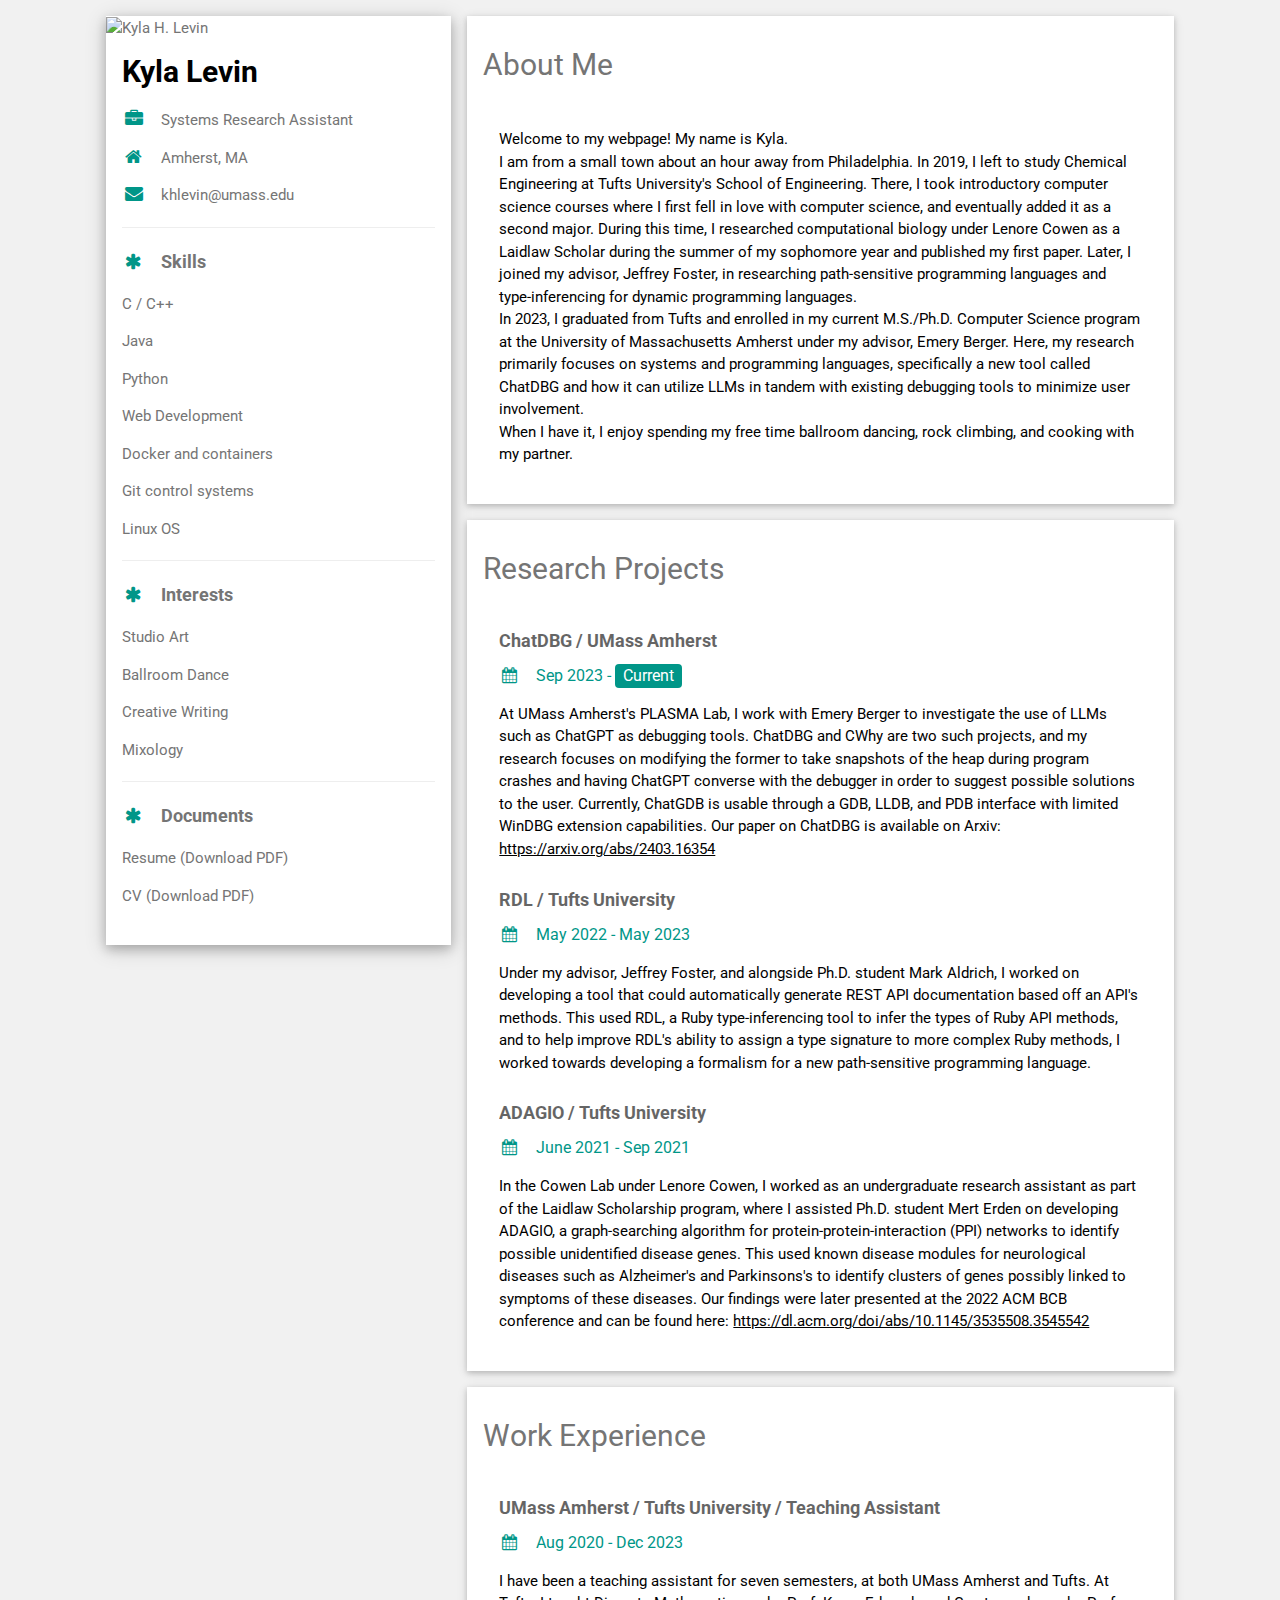
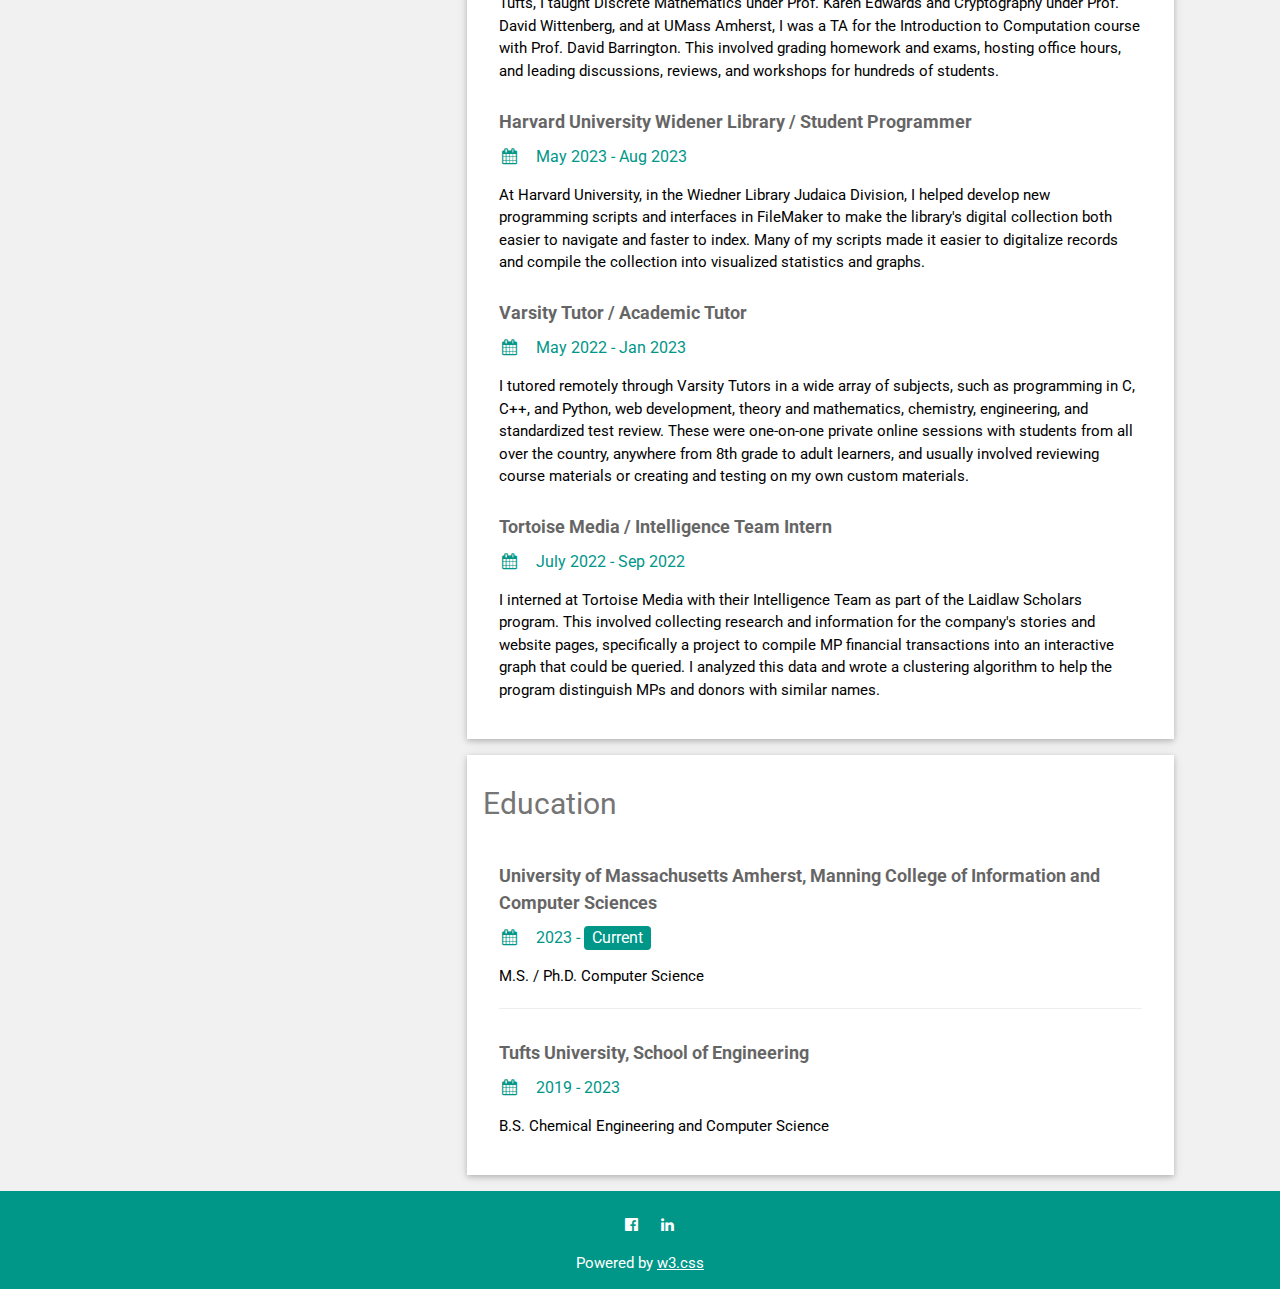
==== index.html @ dd951807 "Update index.html" ====
<!DOCTYPE html>
<html lang="en">

<head>
    <title>Kyla H. Levin - PhD Student</title>
    <meta charset="UTF-8">
    <meta name="viewport" content="width=device-width, initial-scale=1">
    <link rel="stylesheet" href="https://www.w3schools.com/w3css/4/w3.css">
    <link rel='stylesheet' href='https://fonts.googleapis.com/css?family=Roboto'>
    <link rel="stylesheet" href="https://cdnjs.cloudflare.com/ajax/libs/font-awesome/4.7.0/css/font-awesome.min.css">
    <!-- These links cannot be changed. Copying the style sheet messes up the paths and the icons do not appear. -->

    <style>
        html,
        body,
        h1,
        h2,
        h3,
        h4,
        h5,
        h6 {
            font-family: "Roboto", sans-serif
        }
    </style>
</head>

<body class="w3-light-grey">

    <!-- Page Container -->
    <div class="w3-content w3-margin-top" style="max-width:1100px;">

        <!-- The Grid -->
        <div class="w3-row-padding">

            <!-- Left Column -->
            <div class="w3-third">

                <div class="w3-white w3-text-grey w3-card-4">
                    <div class="w3-display-container">
                        <img src="profile.jpg" style="width:100%;" alt="Kyla H. Levin">
                    </div>
                    <div class="w3-container">
                        <h2 style="font-weight: bold; color: black;">Kyla Levin</h2>
                        <p><i class="fa fa-briefcase fa-fw w3-margin-right w3-large w3-text-teal"></i>Systems Research
                            Assistant</p>
                        <p><i class="fa fa-home fa-fw w3-margin-right w3-large w3-text-teal"></i>Amherst, MA</p>

                        <p><a href="mailto:khlevin@umass.edu" style="text-decoration: none;"><i
                                    class="fa fa-envelope fa-fw w3-margin-right w3-large w3-text-teal"></i>khlevin@umass.edu</a>
                        </p>
                        <hr>

                        <p class="w3-large"><b><i
                                    class="fa fa-asterisk fa-fw w3-margin-right w3-text-teal"></i>Skills</b></p>
                        <p>C / C++</p>
                        <p>Java</p>
                        <p>Python</p>
                        <p>Web Development</p>
                        <p>Docker and containers</p>
                        <p>Git control systems</p>
                        <p>Linux OS</p>
                        <hr>
                        <p class="w3-large"><b><i
                                    class="fa fa-asterisk fa-fw w3-margin-right w3-text-teal"></i>Interests</b></p>
                        <p>Studio Art</p>
                        <p>Ballroom Dance</p>
                        <p>Creative Writing</p>
                        <p>Mixology</p>
                        <hr>
                        <p class="w3-large"><b><i
                                    class="fa fa-asterisk fa-fw w3-margin-right w3-text-teal"></i>Documents</b></p>
                        <p><a href="/KylaHLevin/Kyla%20Levin%20Resume.pdf" style="text-decoration: none;"
                                download="Kyla_Levin_Resume.pdf">Resume (Download PDF)</a>
                        </p>
                        <p><a href="/KylaHLevin/Kyla%20Levin%20CV.pdf" style="text-decoration: none;"
                                download="Kyla_Levin_CV.pdf">CV (Download PDF)</a></p>
                        <br>
                    </div>
                </div><br>

                <!-- End Left Column -->
            </div>

            <!-- Right Column -->
            <div class="w3-twothird">

                <div class="w3-container w3-card w3-white w3-margin-bottom">
                    <h2 class="w3-text-grey w3-padding-16">About Me
                    </h2>
                    <div class="w3-container">
                        <p>Welcome to my webpage! My name is Kyla.<br>
                            I am from a small town about an hour away from Philadelphia. In 2019, I left to study
                            Chemical Engineering at Tufts University's School of Engineering. There, I took introductory
                            computer science courses where I first fell in love with computer science, and eventually added it as a
                            second major.
                            During this time, I researched computational biology under Lenore Cowen as a Laidlaw Scholar
                            during the summer
                            of my sophomore year and published my first paper. Later, I joined my advisor, Jeffrey
                            Foster, in researching path-sensitive programming languages and type-inferencing for dynamic
                            programming languages. <br>
                            In 2023, I graduated from Tufts and enrolled in my current M.S./Ph.D. Computer Science
                            program at the
                            University of Massachusetts Amherst under my advisor, Emery Berger. Here, my research
                            primarily focuses
                            on systems and programming languages, specifically a new tool called ChatDBG and how it
                            can utilize LLMs in tandem with existing debugging tools to minimize user involvement.<br>
                            When I have it, I enjoy spending my free time ballroom dancing, rock climbing, and cooking
                            with my partner.
                        </p><br>
                    </div>
                </div>

                <div class="w3-container w3-card w3-white w3-margin-bottom">
                    <h2 class="w3-text-grey w3-padding-16">Research Projects
                    </h2>
                    <div class="w3-container">
                        <h5 class="w3-opacity"><b>ChatDBG / UMass Amherst</b></h5>
                        <h6 class="w3-text-teal"><i class="fa fa-calendar fa-fw w3-margin-right"></i>Sep 2023 - <span
                                class="w3-tag w3-teal w3-round">Current</span></h6>
                        <p>At UMass Amherst's PLASMA Lab, I work with Emery Berger to investigate the use of LLMs such
                            as ChatGPT as debugging tools. ChatDBG and CWhy are two such projects, and my research
                            focuses on modifying the former to take snapshots of the heap during program crashes and
                            having ChatGPT converse with the debugger in order to suggest possible solutions to the user. Currently, ChatGDB is
                            usable through a GDB, LLDB, and PDB interface with limited WinDBG extension capabilities.
                            Our paper on ChatDBG is available on Arxiv:
                            <a href="https://arxiv.org/abs/2403.16354">https://arxiv.org/abs/2403.16354</a></p>
                            
                    </div>
                    <div class="w3-container">
                        <h5 class="w3-opacity"><b> RDL / Tufts University</b></h5>
                        <h6 class="w3-text-teal"><i class="fa fa-calendar fa-fw w3-margin-right"></i>May 2022 - May 2023
                        </h6>
                        <p>Under my advisor, Jeffrey Foster, and alongside Ph.D. student Mark Aldrich, I worked on
                            developing a tool that could automatically generate REST API documentation based off an
                            API's methods. This used RDL, a Ruby type-inferencing tool to infer the types of Ruby API
                            methods, and to help improve RDL's ability to assign a type signature to more complex Ruby
                            methods, I worked towards developing a formalism for a new path-sensitive programming
                            language.
                        </p>
                    </div>
                    <div class="w3-container">
                        <h5 class="w3-opacity"><b>ADAGIO / Tufts University</b></h5>
                        <h6 class="w3-text-teal"><i class="fa fa-calendar fa-fw w3-margin-right"></i>June 2021 - Sep
                            2021
                        </h6>
                        <p>In the Cowen Lab under Lenore Cowen, I worked as an undergraduate research assistant as part
                            of the Laidlaw Scholarship program, where I assisted Ph.D. student Mert Erden on developing
                            ADAGIO, a graph-searching algorithm for protein-protein-interaction (PPI) networks to
                            identify possible unidentified disease genes. This used known disease modules for
                            neurological diseases such as Alzheimer's and Parkinsons's to identify clusters of genes
                            possibly linked to symptoms of these diseases. Our findings were later presented at the 2022
                            ACM BCB conference and can be found here: <a
                                href="https://dl.acm.org/doi/abs/10.1145/3535508.3545542">https://dl.acm.org/doi/abs/10.1145/3535508.3545542</a>
                        </p><br>
                    </div>
                </div>

                <div class="w3-container w3-card w3-white w3-margin-bottom">
                    <h2 class="w3-text-grey w3-padding-16">Work Experience
                    </h2>
                    <div class="w3-container">
                        <h5 class="w3-opacity"><b>UMass Amherst / Tufts University / Teaching Assistant</b></h5>
                        <h6 class="w3-text-teal"><i class="fa fa-calendar fa-fw w3-margin-right"></i>Aug 2020 - Dec 2023
                        </h6>
                        <p>I have been a teaching assistant for seven semesters, at both UMass Amherst and Tufts. At
                            Tufts, I taught Discrete Mathematics under Prof. Karen Edwards and Cryptography under Prof.
                            David Wittenberg, and at UMass Amherst, I was a TA for the Introduction to Computation
                            course with Prof. David Barrington. This involved grading homework and exams, hosting office
                            hours, and leading discussions, reviews, and workshops for hundreds of students. </p>
                    </div>
                    <div class="w3-container">
                        <h5 class="w3-opacity"><b>Harvard University Widener Library / Student Programmer</b></h5>
                        <h6 class="w3-text-teal"><i class="fa fa-calendar fa-fw w3-margin-right"></i>May 2023 - Aug
                            2023</h6>
                        <p>At Harvard University, in the Wiedner Library Judaica Division, I helped develop new
                            programming scripts and interfaces in FileMaker to make the library's digital collection
                            both easier to navigate and faster to index. Many of my scripts made it easier to digitalize
                            records and compile the collection into visualized statistics and graphs.</p>
                    </div>

                    <div class="w3-container">
                        <h5 class="w3-opacity"><b>Varsity Tutor / Academic Tutor</b></h5>
                        <h6 class="w3-text-teal"><i class="fa fa-calendar fa-fw w3-margin-right"></i>May 2022 - Jan
                            2023
                        </h6>
                        <p>I tutored remotely through Varsity Tutors in a wide array of subjects, such as programming in
                            C, C++, and Python, web development, theory and mathematics, chemistry, engineering, and
                            standardized test review. These were one-on-one private online sessions with students from
                            all over the country, anywhere from 8th grade to adult learners, and usually involved
                            reviewing course materials or creating and testing on my own custom materials.</p>
                    </div>

                    <div class="w3-container">
                        <h5 class="w3-opacity"><b>Tortoise Media / Intelligence Team Intern</b></h5>
                        <h6 class="w3-text-teal"><i class="fa fa-calendar fa-fw w3-margin-right"></i>July 2022 - Sep
                            2022
                        </h6>
                        <p>I interned at Tortoise Media with their Intelligence Team as part of the Laidlaw Scholars
                            program. This involved collecting research and information for the company's stories and
                            website pages, specifically a project to compile MP financial transactions into an
                            interactive graph that could be queried. I analyzed this data and wrote a clustering
                            algorithm to help the program
                            distinguish MPs and donors with similar names.</p><br>
                    </div>
                </div>

                <div class="w3-container w3-card w3-white">
                    <h2 class="w3-text-grey w3-padding-16">Education</h2>
                    <div class="w3-container">
                        <h5 class="w3-opacity"><b>University of Massachusetts Amherst, Manning College of Information
                                and Computer Sciences</b></h5>
                        <h6 class="w3-text-teal"><i class="fa fa-calendar fa-fw w3-margin-right"></i>2023 - <span
                                class="w3-tag w3-teal w3-round">Current</h6>
                        <p>M.S. / Ph.D. Computer Science </p>
                        <hr>
                    </div>
                    <div class="w3-container">
                        <h5 class="w3-opacity"><b>Tufts University, School of Engineering</b></h5>
                        <h6 class="w3-text-teal"><i class="fa fa-calendar fa-fw w3-margin-right"></i>2019 - 2023</h6>
                        <p>B.S. Chemical Engineering and Computer Science</p><br>
                    </div>
                </div>

                <!-- End Right Column -->
            </div>

            <!-- End Grid -->
        </div>

        <!-- End Page Container -->
    </div>

    <footer class="w3-container w3-teal w3-center w3-margin-top">
        <br>
        <a href="https://www.facebook.com/ravenblood000/" target="_blank">
            <i class="fa fa-facebook-official w3-hover-opacity" style="width: 50px;"></i></a>
        <a href="https://www.linkedin.com/in/kyla-levin-406736183/" target="_blank">
            <i class="fa fa-linkedin w3-hover-opacity"></i>
        </a><br>
        <p>Powered by <a href="https://www.w3schools.com/w3css/default.asp" target="_blank">w3.css</a></p>
    </footer>

</body>

</html>
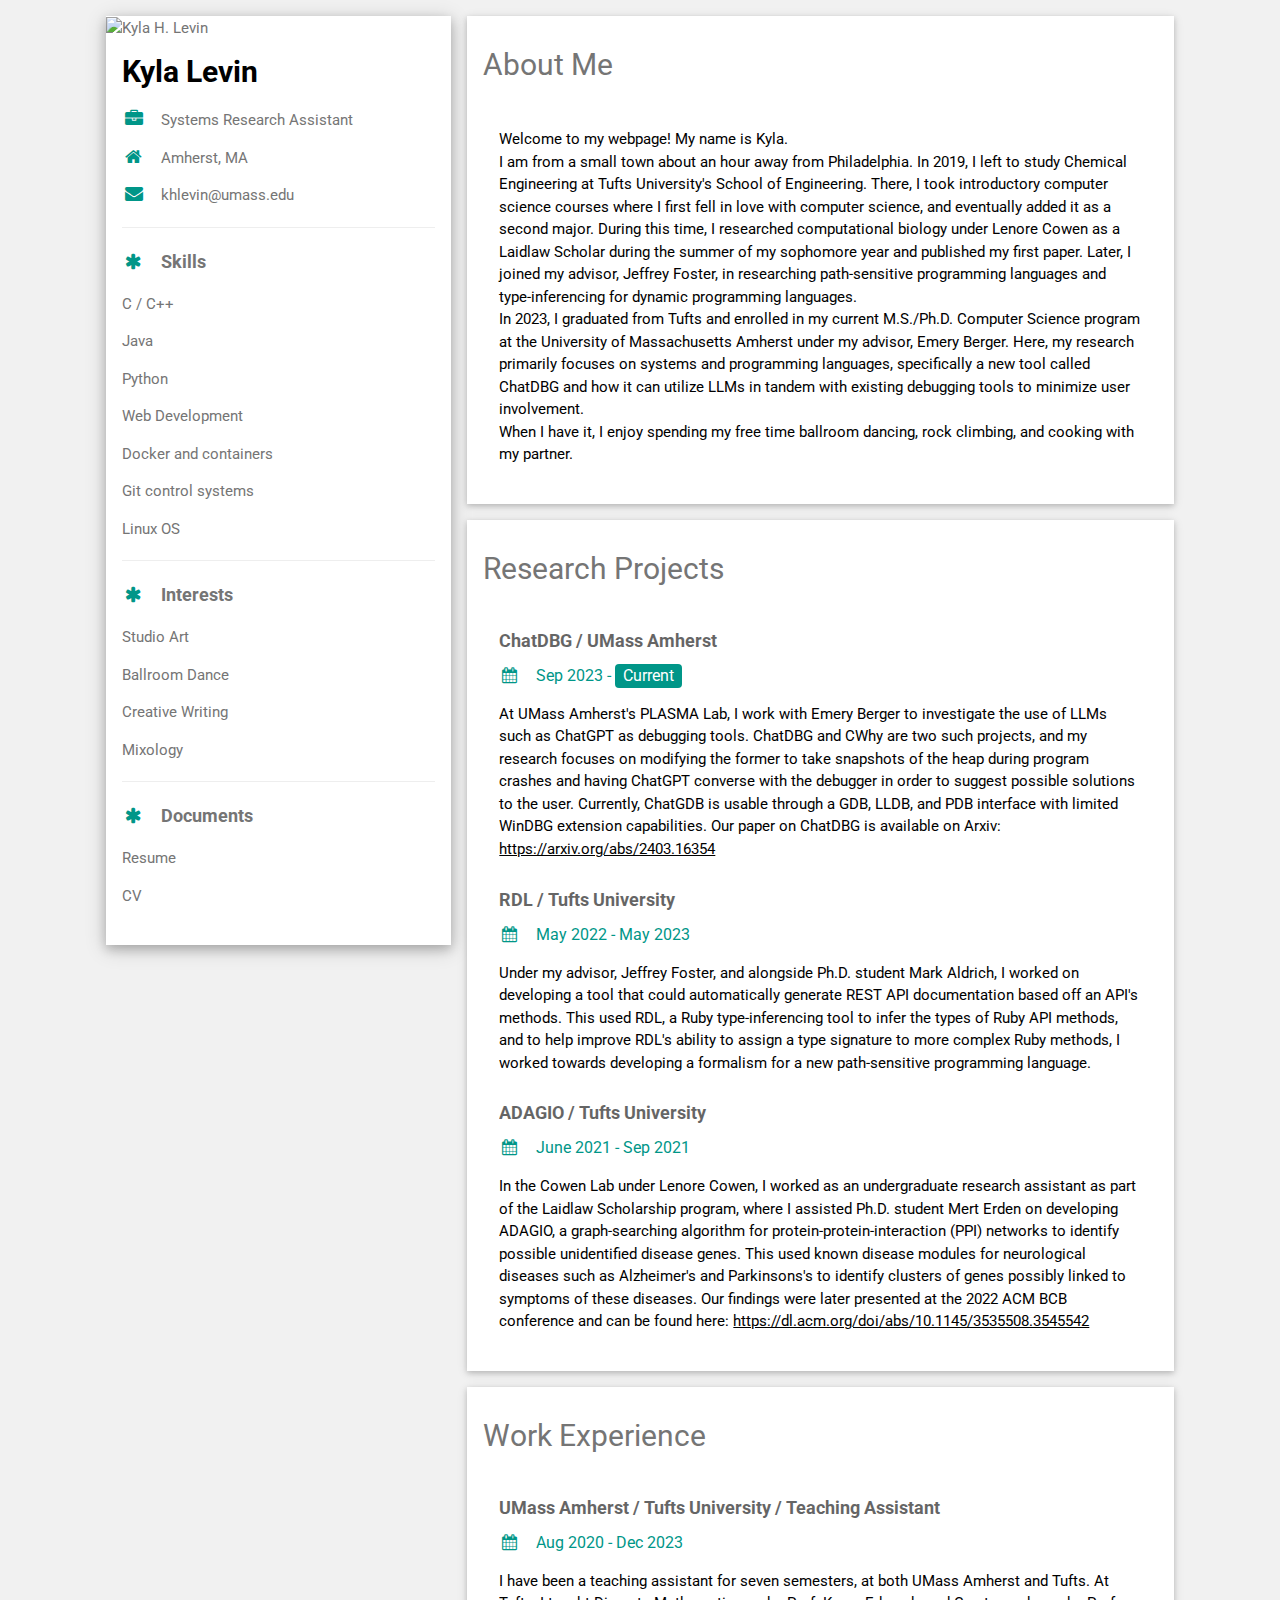
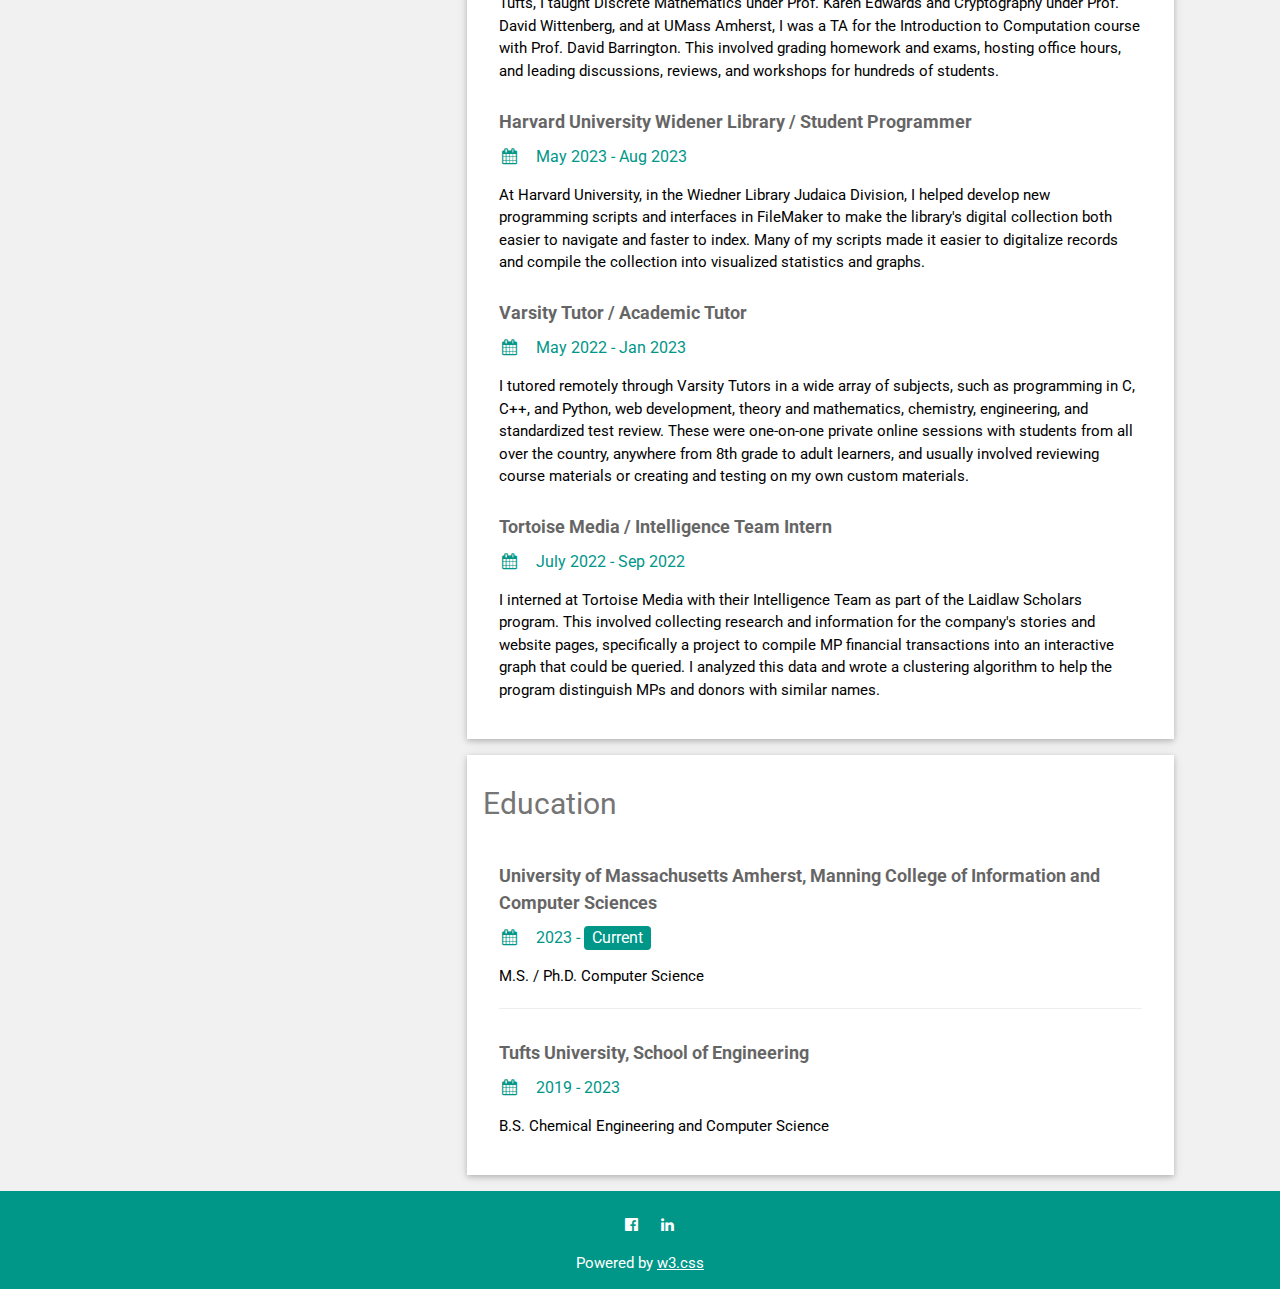
==== commit bfba0e99: "Update index.html" ====
--- a/index.html
+++ b/index.html
@@ -69,11 +69,11 @@
                         <hr>
                         <p class="w3-large"><b><i
                                     class="fa fa-asterisk fa-fw w3-margin-right w3-text-teal"></i>Documents</b></p>
-                        <p><a href="/KylaHLevin/Kyla%20Levin%20Resume.pdf" style="text-decoration: none;"
-                                download="Kyla_Levin_Resume.pdf">Resume (Download PDF)</a>
+                        <p><a href="/KylaHLevin/Kyla_Levin_Resume.pdf" style="text-decoration: none;"
+                                target="_blank" rel="noopener noreferrer">Resume</a>
                         </p>
-                        <p><a href="/KylaHLevin/Kyla%20Levin%20CV.pdf" style="text-decoration: none;"
-                                download="Kyla_Levin_CV.pdf">CV (Download PDF)</a></p>
+                        <p><a href="/KylaHLevin/Kyla_Levin_CV.pdf" style="text-decoration: none;"
+                                target="_blank" rel="noopener noreferrer">CV</a></p>
                         <br>
                     </div>
                 </div><br>
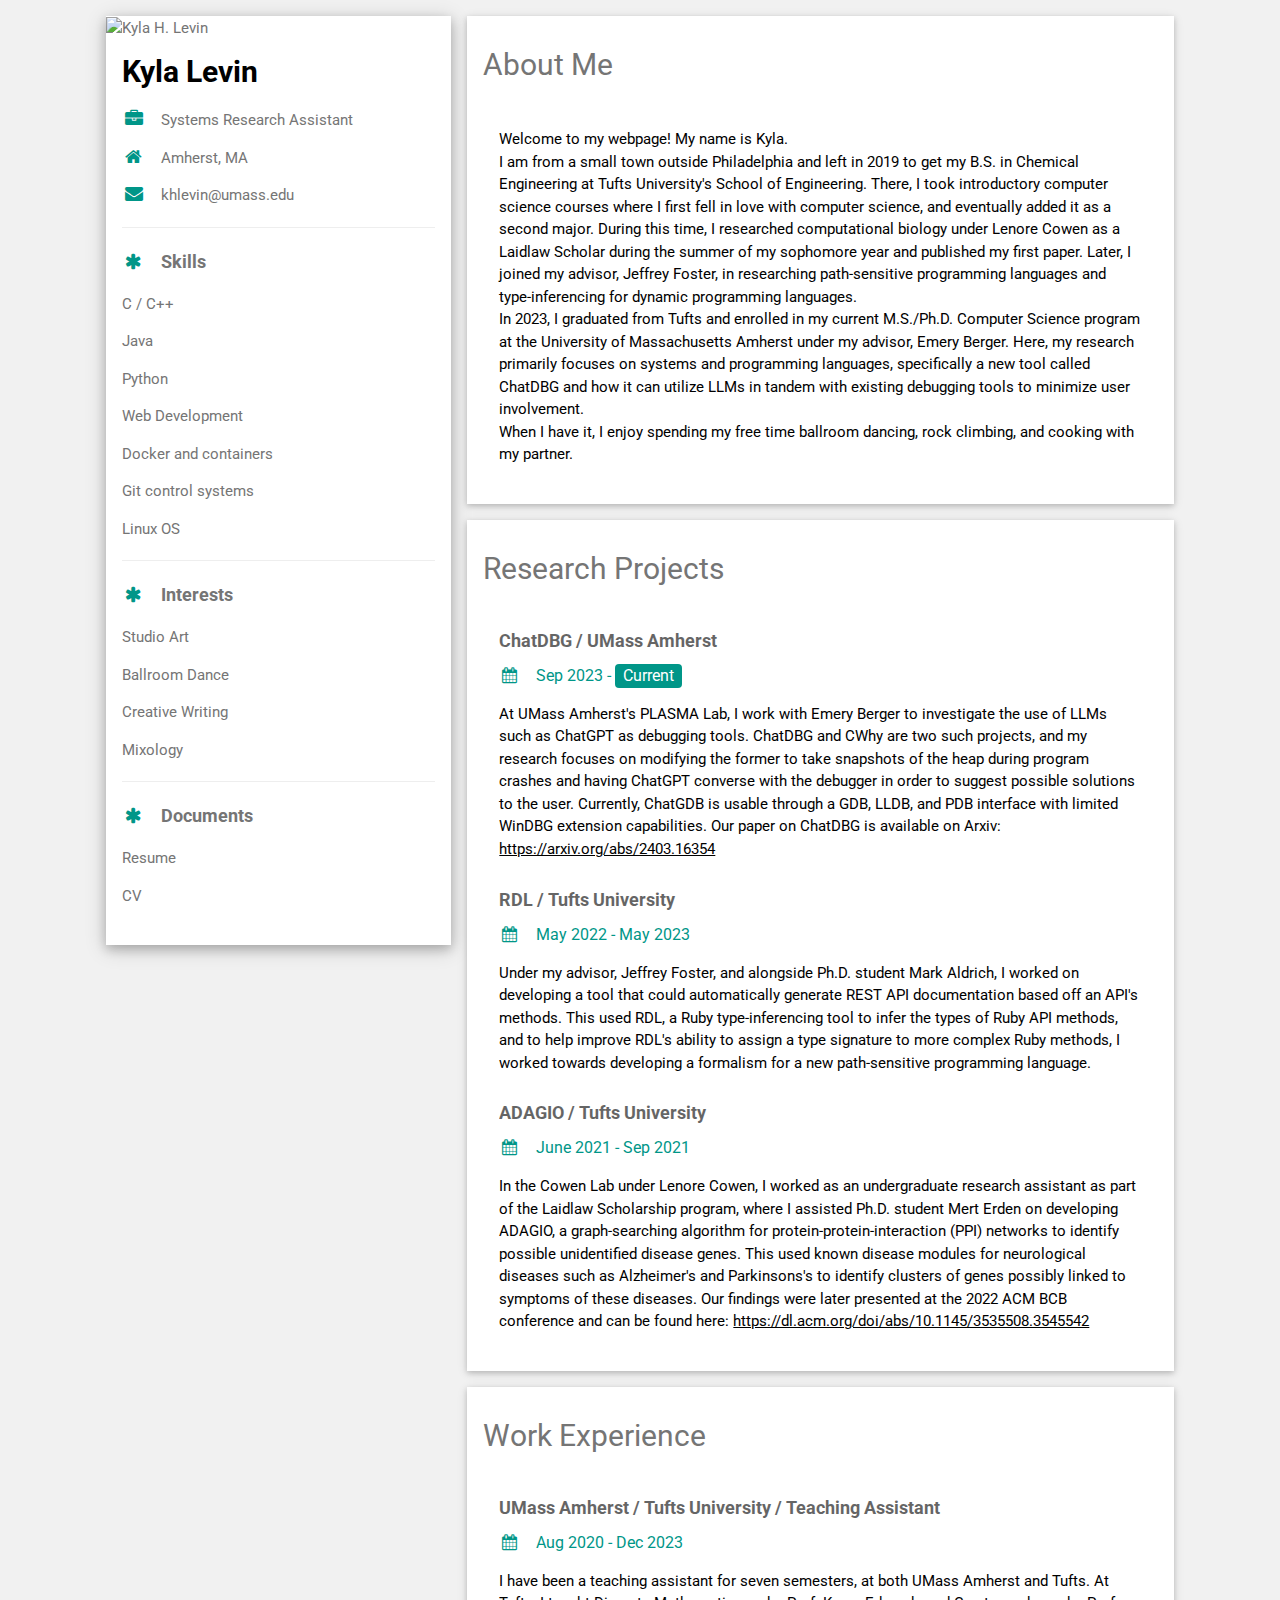
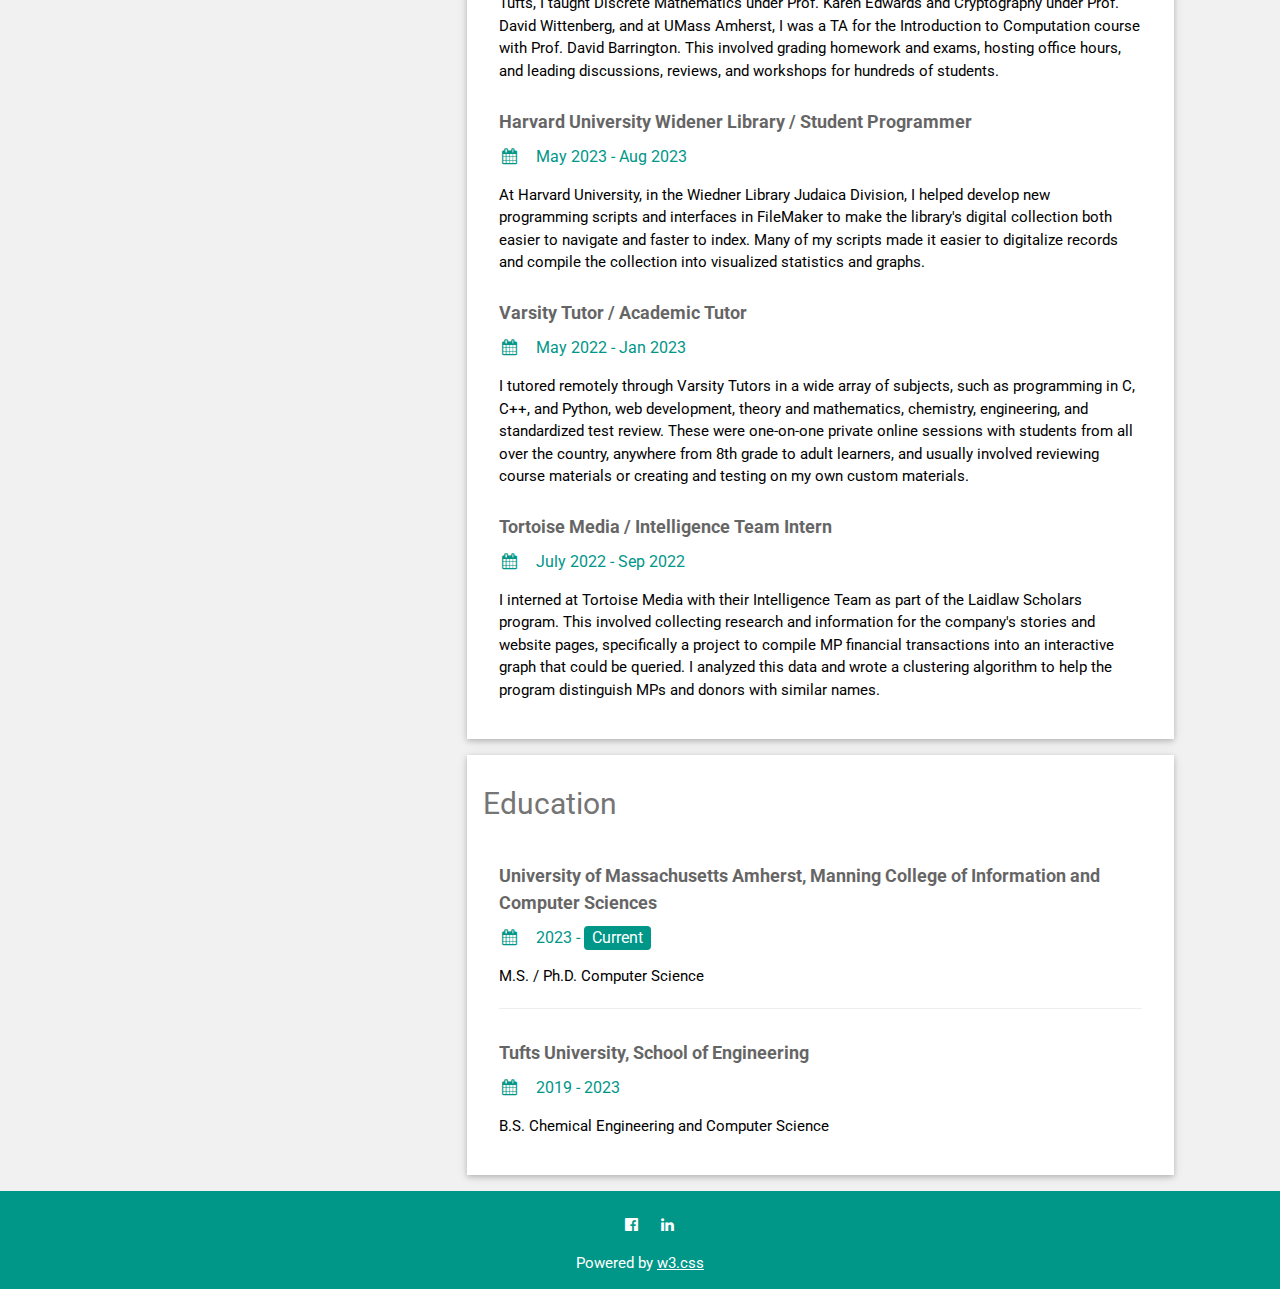
==== commit 20f13cf3: "Update index.html" ====
--- a/index.html
+++ b/index.html
@@ -89,7 +89,7 @@
                     </h2>
                     <div class="w3-container">
                         <p>Welcome to my webpage! My name is Kyla.<br>
-                            I am from a small town about an hour away from Philadelphia. In 2019, I left to study
+                            I am from a small town outside Philadelphia and left in 2019 to get my B.S. in
                             Chemical Engineering at Tufts University's School of Engineering. There, I took introductory
                             computer science courses where I first fell in love with computer science, and eventually added it as a
                             second major.
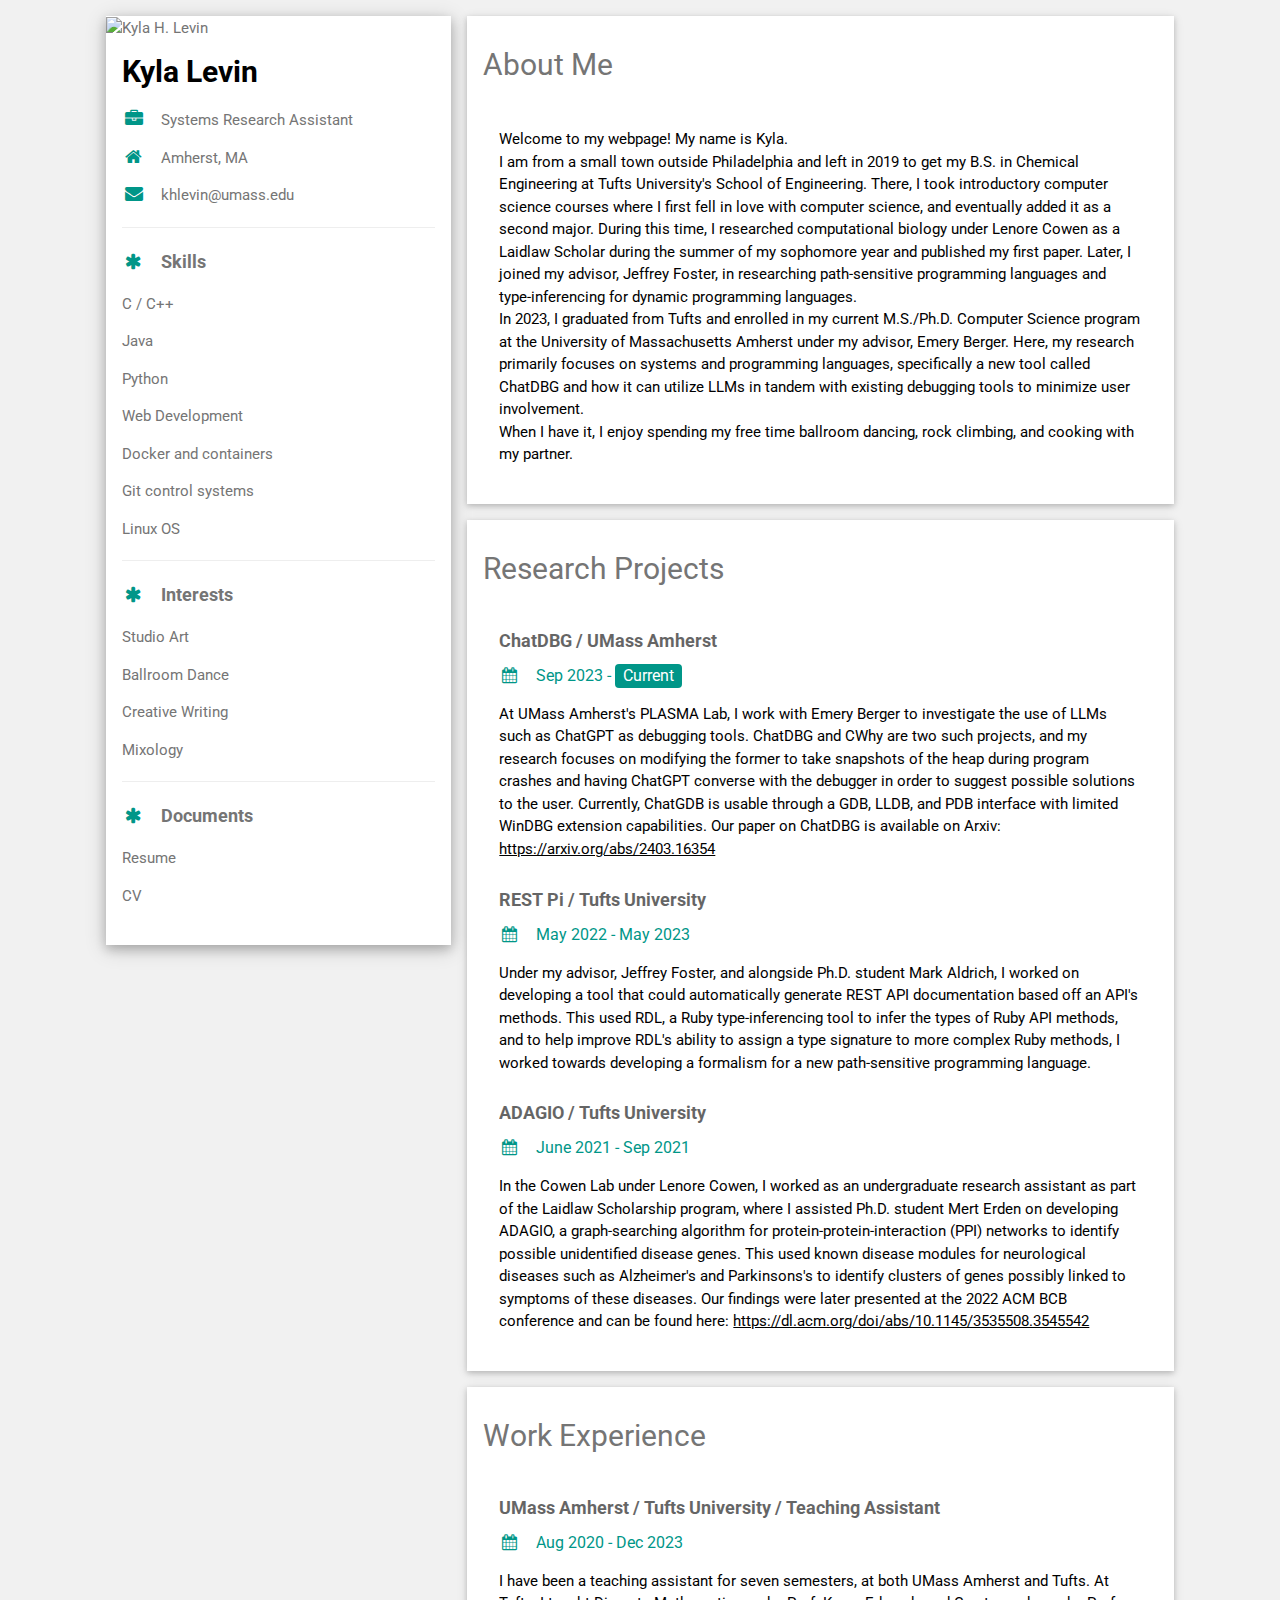
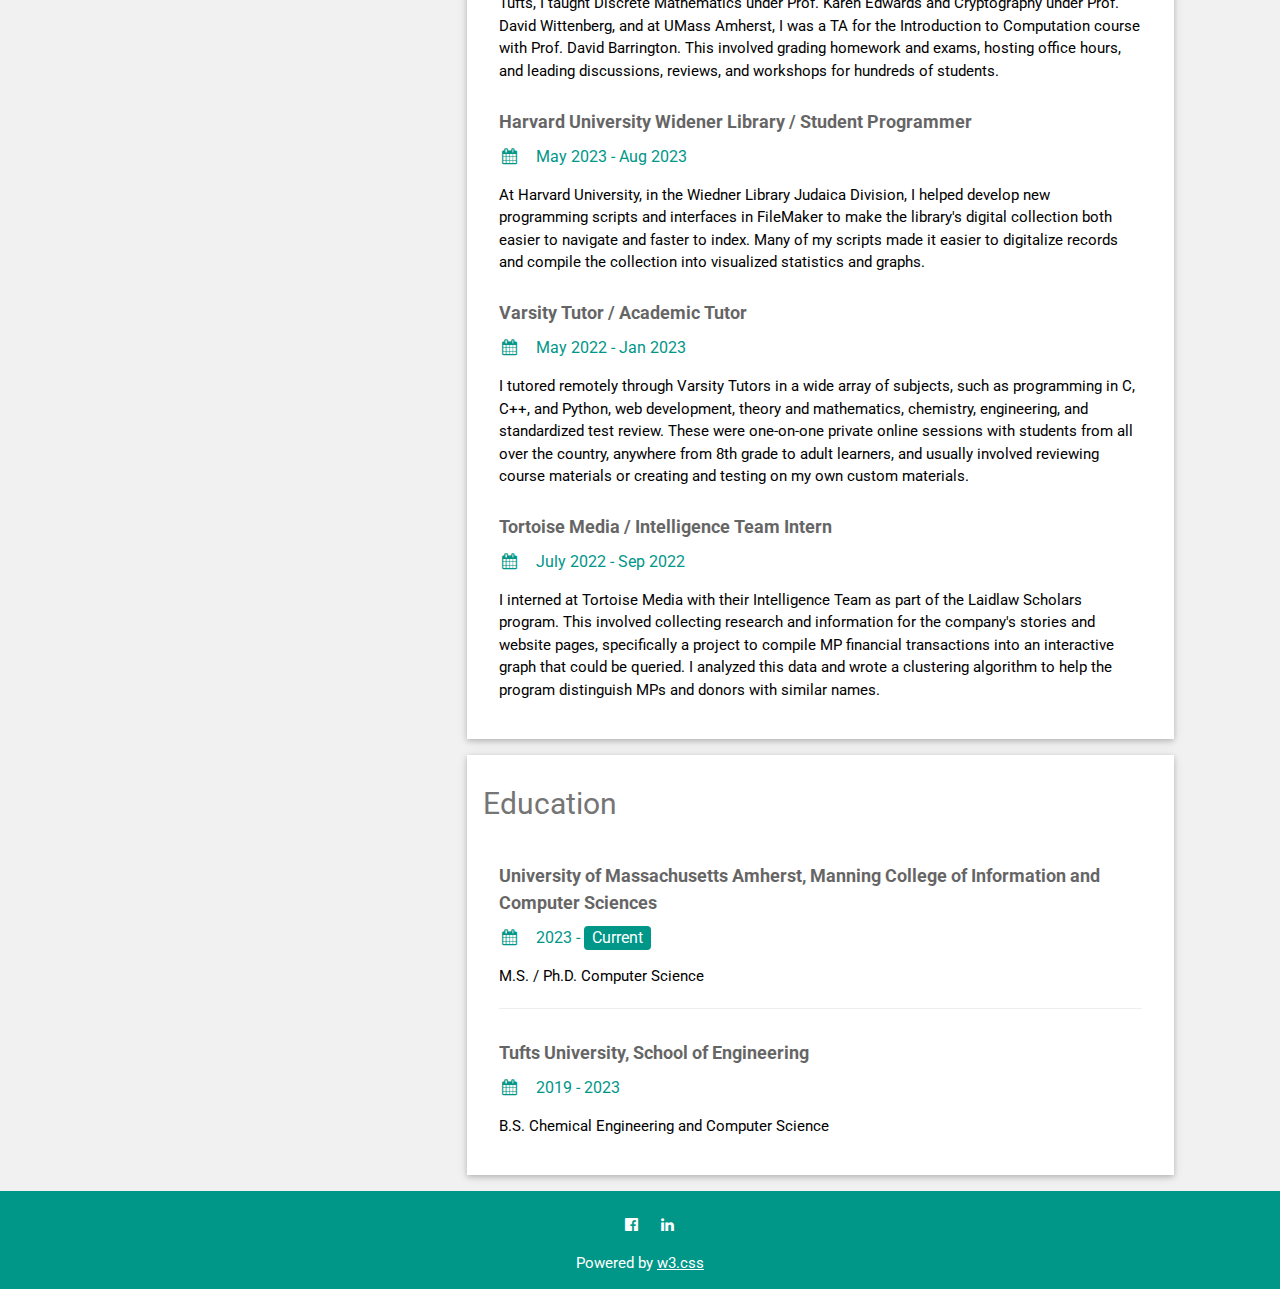
==== commit 9ed5df93: "Update index.html" ====
--- a/index.html
+++ b/index.html
@@ -127,7 +127,7 @@
                             
                     </div>
                     <div class="w3-container">
-                        <h5 class="w3-opacity"><b> RDL / Tufts University</b></h5>
+                        <h5 class="w3-opacity"><b> REST Pi / Tufts University</b></h5>
                         <h6 class="w3-text-teal"><i class="fa fa-calendar fa-fw w3-margin-right"></i>May 2022 - May 2023
                         </h6>
                         <p>Under my advisor, Jeffrey Foster, and alongside Ph.D. student Mark Aldrich, I worked on
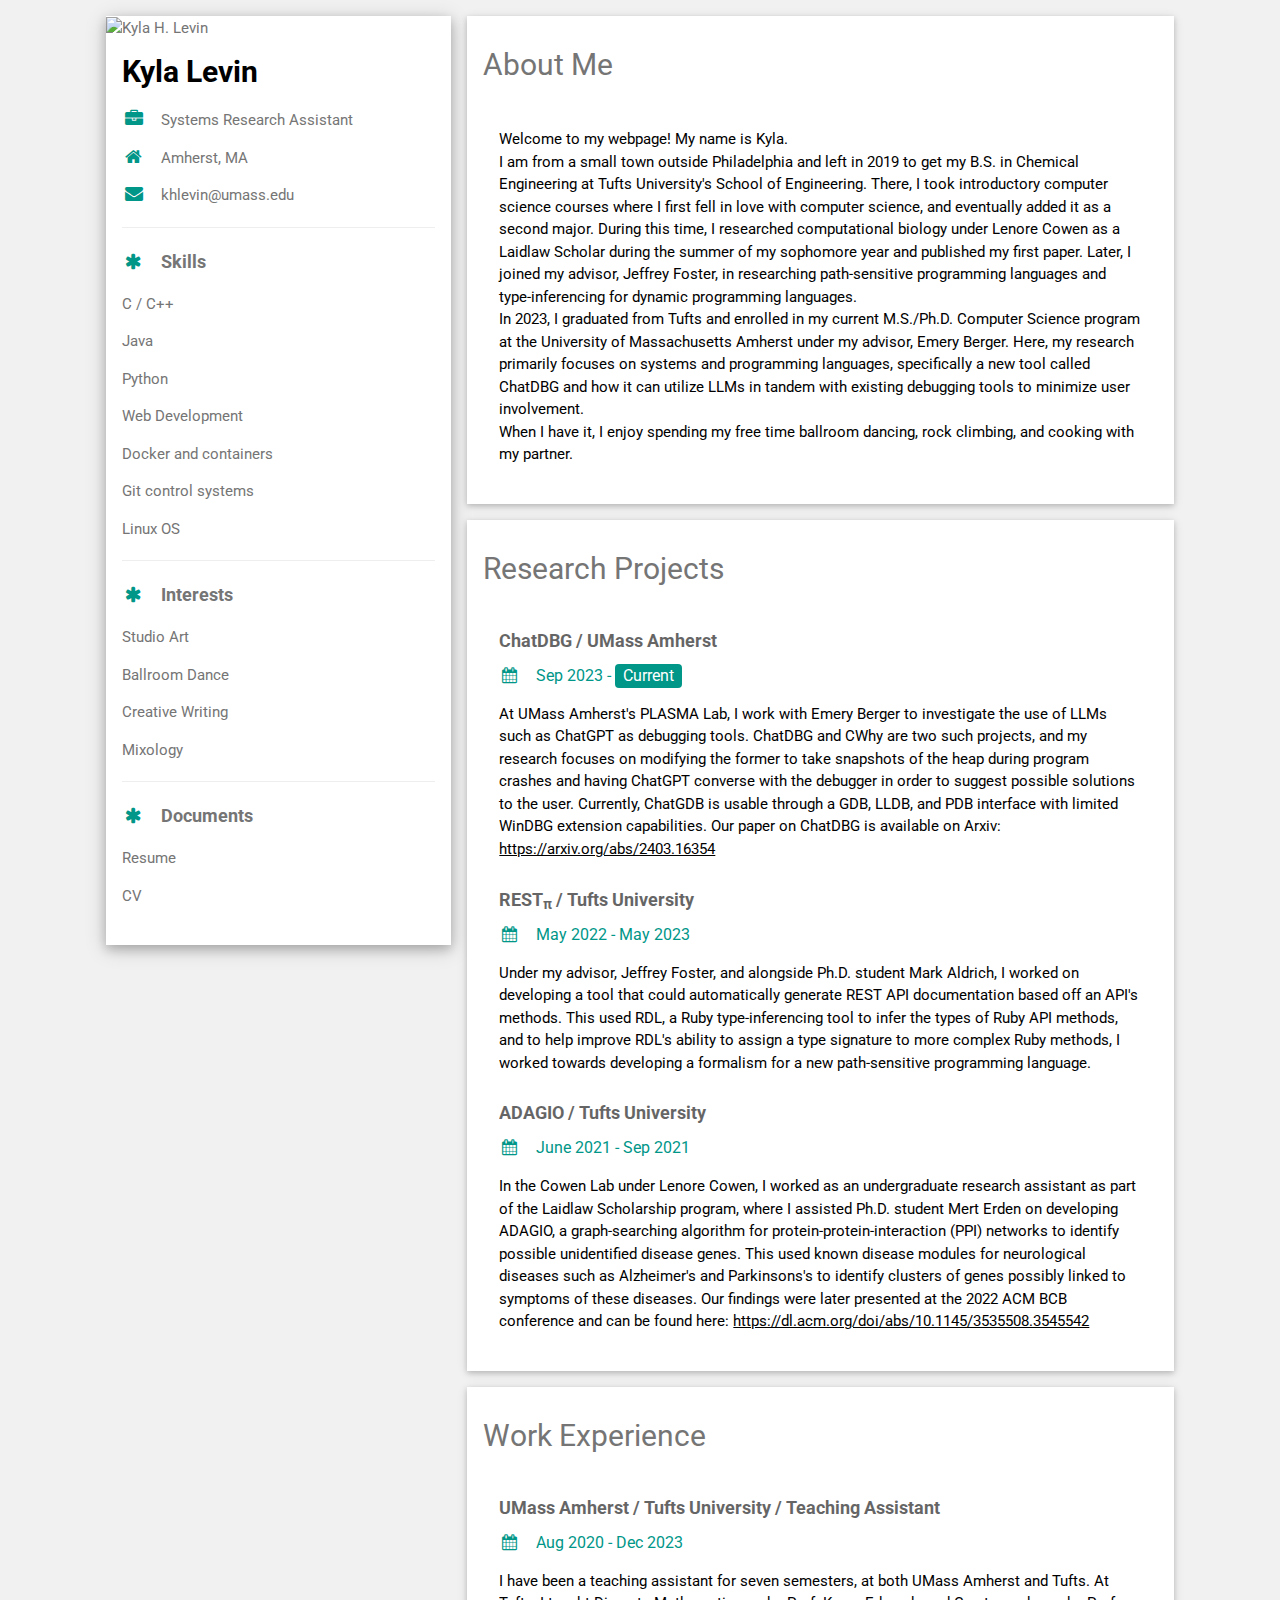
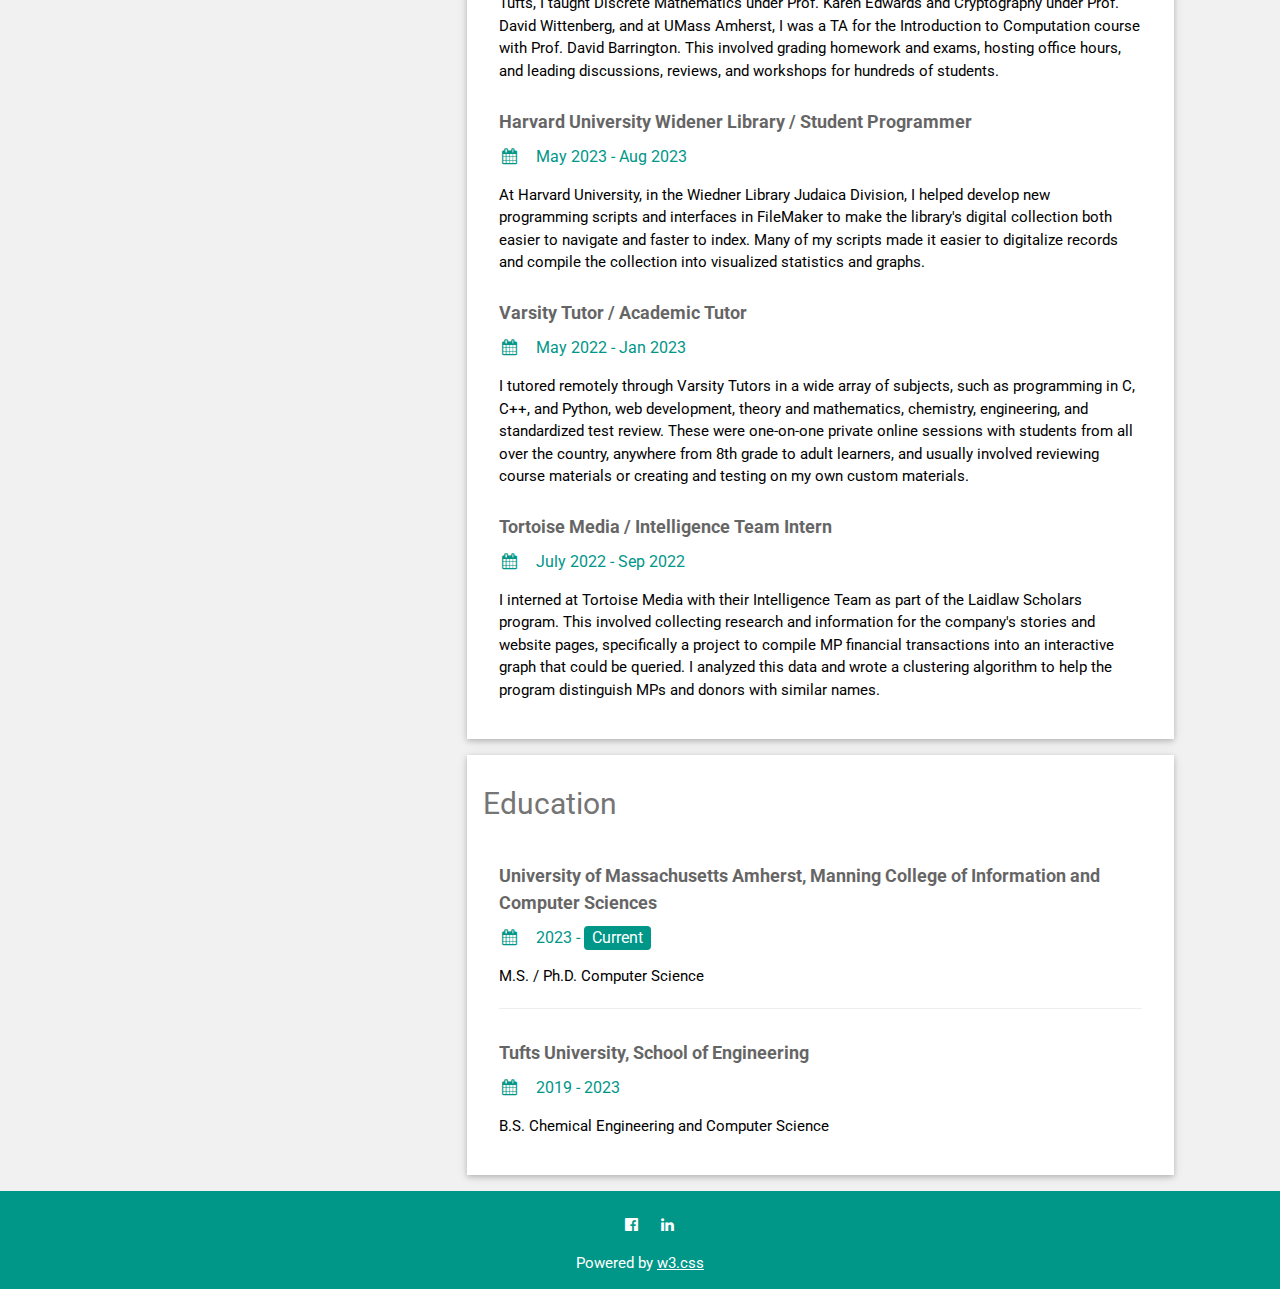
==== commit 3a230196: "Update index.html" ====
--- a/index.html
+++ b/index.html
@@ -127,7 +127,7 @@
                             
                     </div>
                     <div class="w3-container">
-                        <h5 class="w3-opacity"><b> REST Pi / Tufts University</b></h5>
+                        <h5 class="w3-opacity"><b> REST<sub>π</sub> / Tufts University</b></h5>
                         <h6 class="w3-text-teal"><i class="fa fa-calendar fa-fw w3-margin-right"></i>May 2022 - May 2023
                         </h6>
                         <p>Under my advisor, Jeffrey Foster, and alongside Ph.D. student Mark Aldrich, I worked on
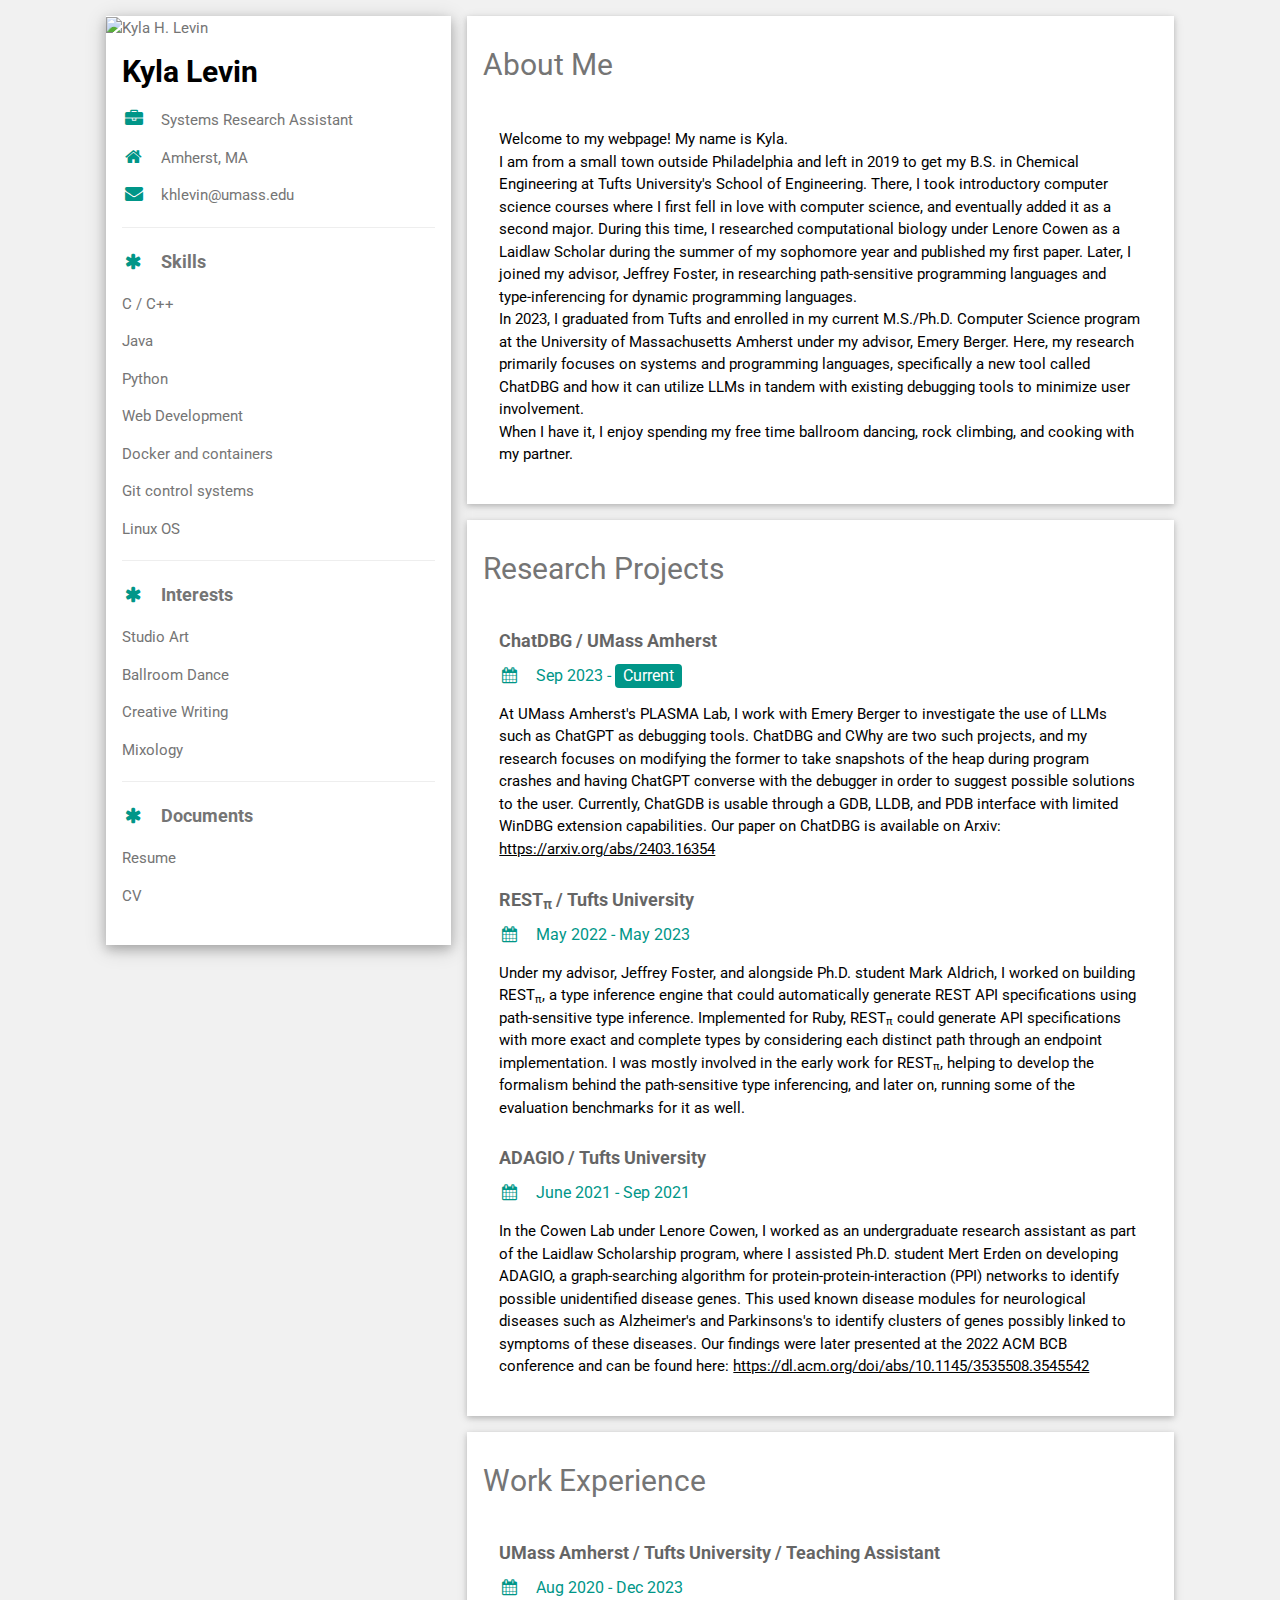
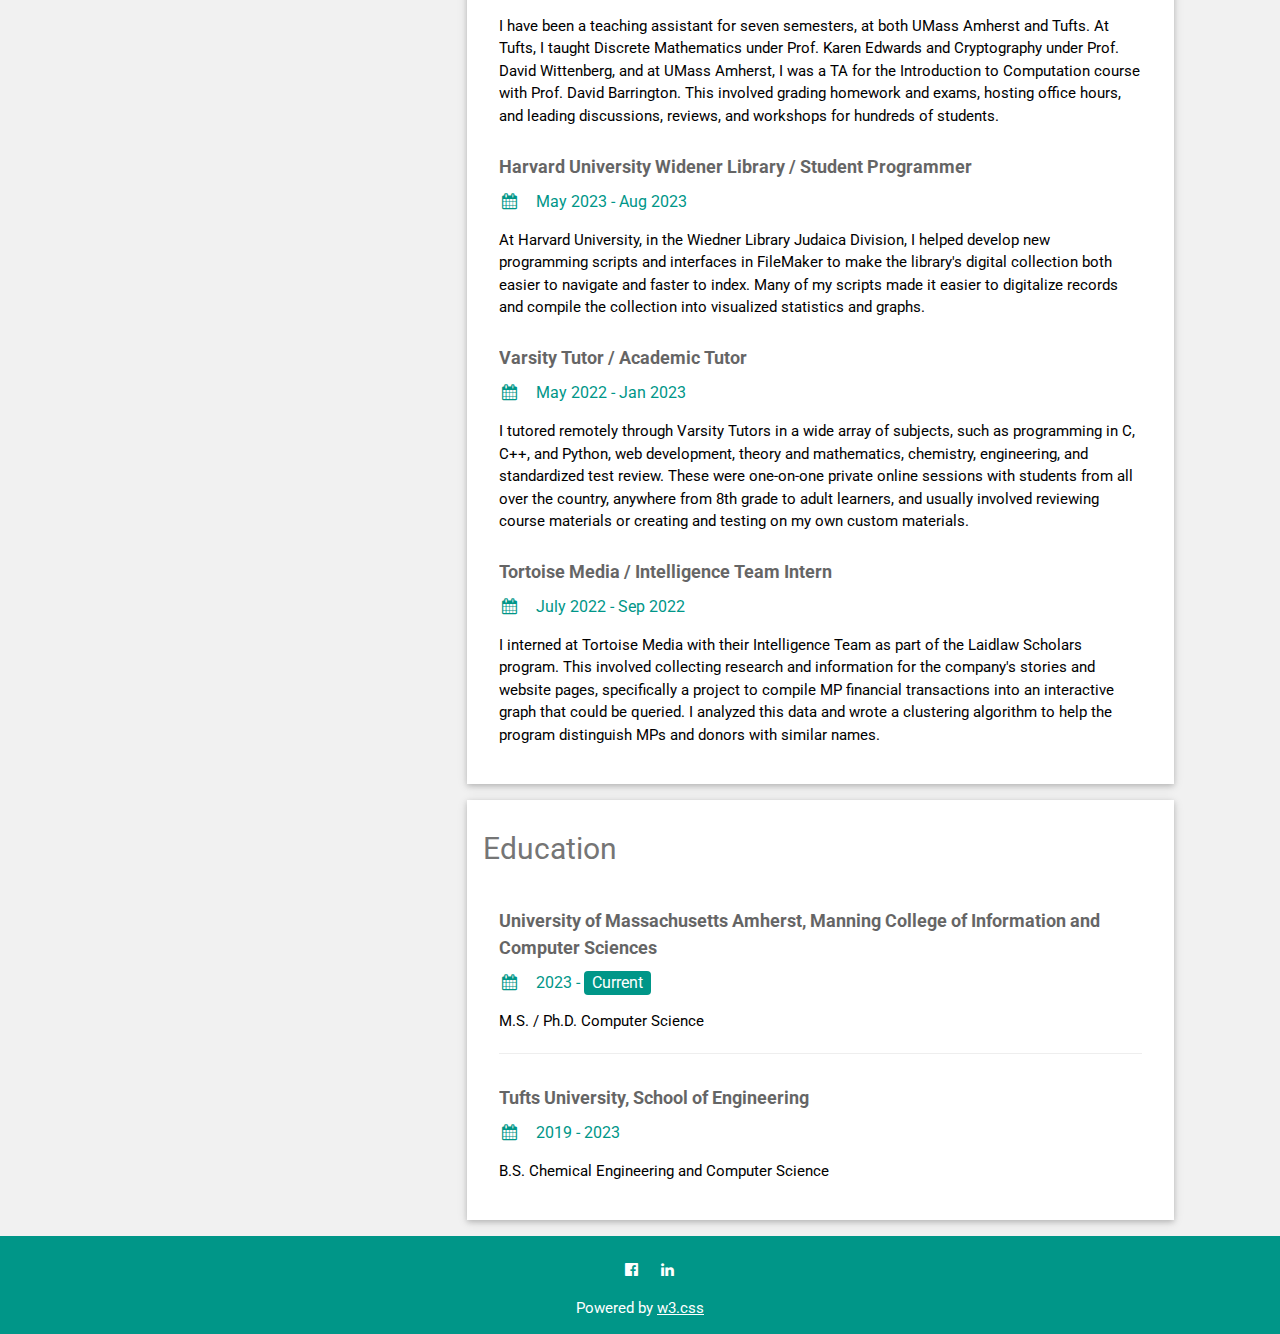
==== commit dfd9ba98: "Update index.html" ====
--- a/index.html
+++ b/index.html
@@ -131,11 +131,12 @@
                         <h6 class="w3-text-teal"><i class="fa fa-calendar fa-fw w3-margin-right"></i>May 2022 - May 2023
                         </h6>
                         <p>Under my advisor, Jeffrey Foster, and alongside Ph.D. student Mark Aldrich, I worked on
-                            developing a tool that could automatically generate REST API documentation based off an
-                            API's methods. This used RDL, a Ruby type-inferencing tool to infer the types of Ruby API
-                            methods, and to help improve RDL's ability to assign a type signature to more complex Ruby
-                            methods, I worked towards developing a formalism for a new path-sensitive programming
-                            language.
+                            building REST<sub>π</sub>, a type inference engine that could automatically generate REST API specifications
+                            using path-sensitive type inference. Implemented for Ruby, REST<sub>π</sub> could generate
+                            API specifications with more exact and complete types by considering each distinct path through an
+                            endpoint implementation. I was mostly involved in the early work for REST<sub>π</sub>, helping to develop
+                            the formalism behind the path-sensitive type inferencing, and later on, running some of the evaluation
+                            benchmarks for it as well.
                         </p>
                     </div>
                     <div class="w3-container">
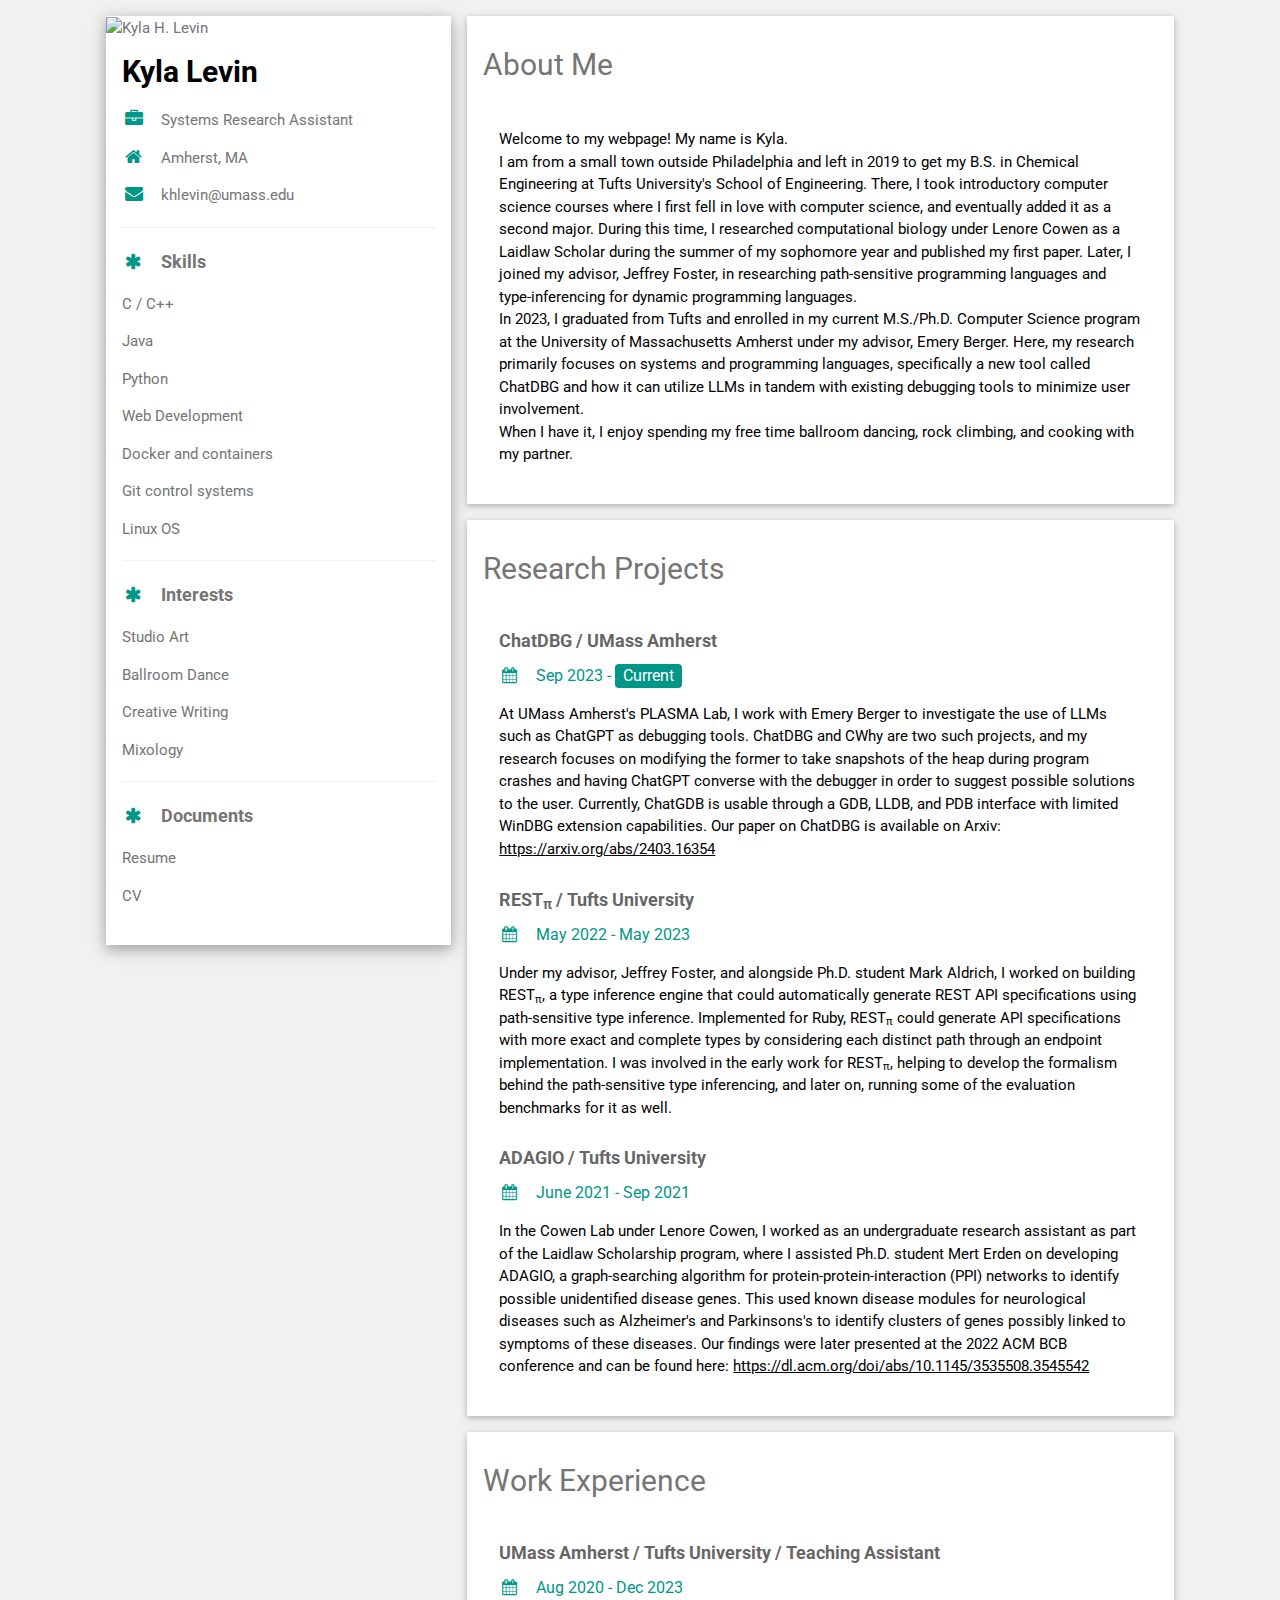
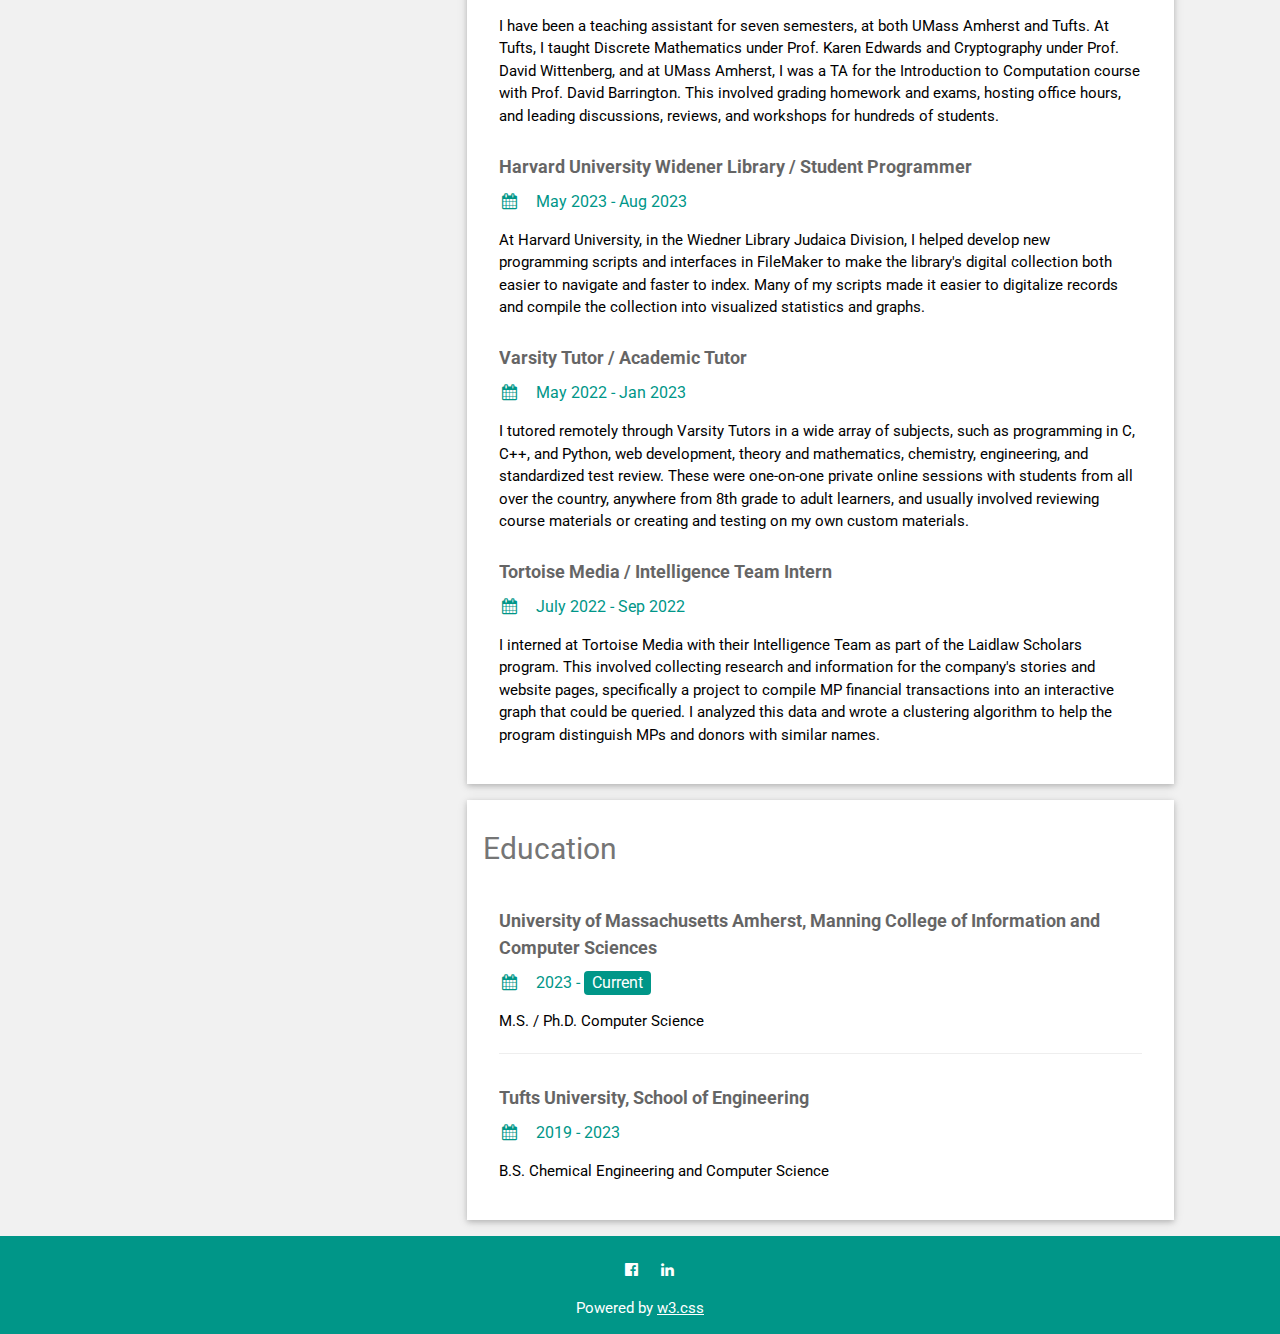
==== commit 088ceff7: "Update index.html" ====
--- a/index.html
+++ b/index.html
@@ -134,7 +134,7 @@
                             building REST<sub>π</sub>, a type inference engine that could automatically generate REST API specifications
                             using path-sensitive type inference. Implemented for Ruby, REST<sub>π</sub> could generate
                             API specifications with more exact and complete types by considering each distinct path through an
-                            endpoint implementation. I was mostly involved in the early work for REST<sub>π</sub>, helping to develop
+                            endpoint implementation. I was involved in the early work for REST<sub>π</sub>, helping to develop
                             the formalism behind the path-sensitive type inferencing, and later on, running some of the evaluation
                             benchmarks for it as well.
                         </p>
